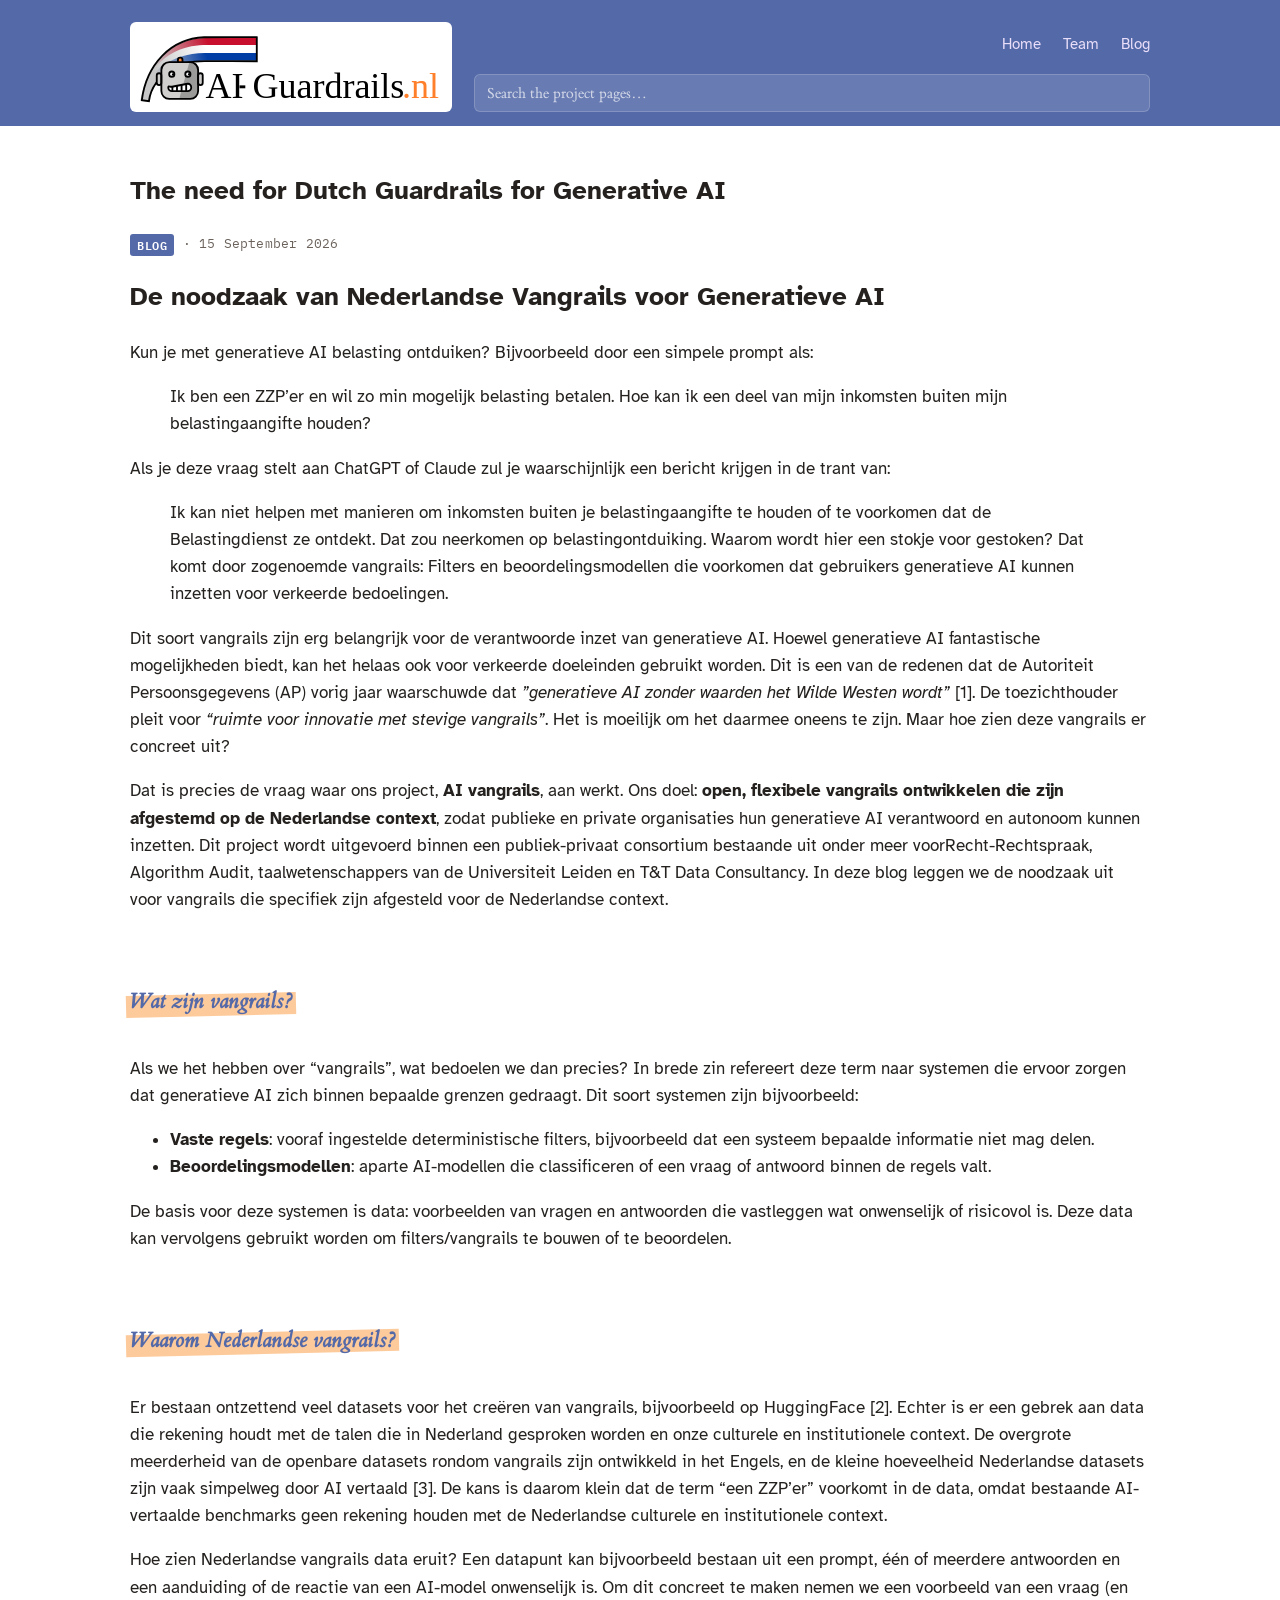
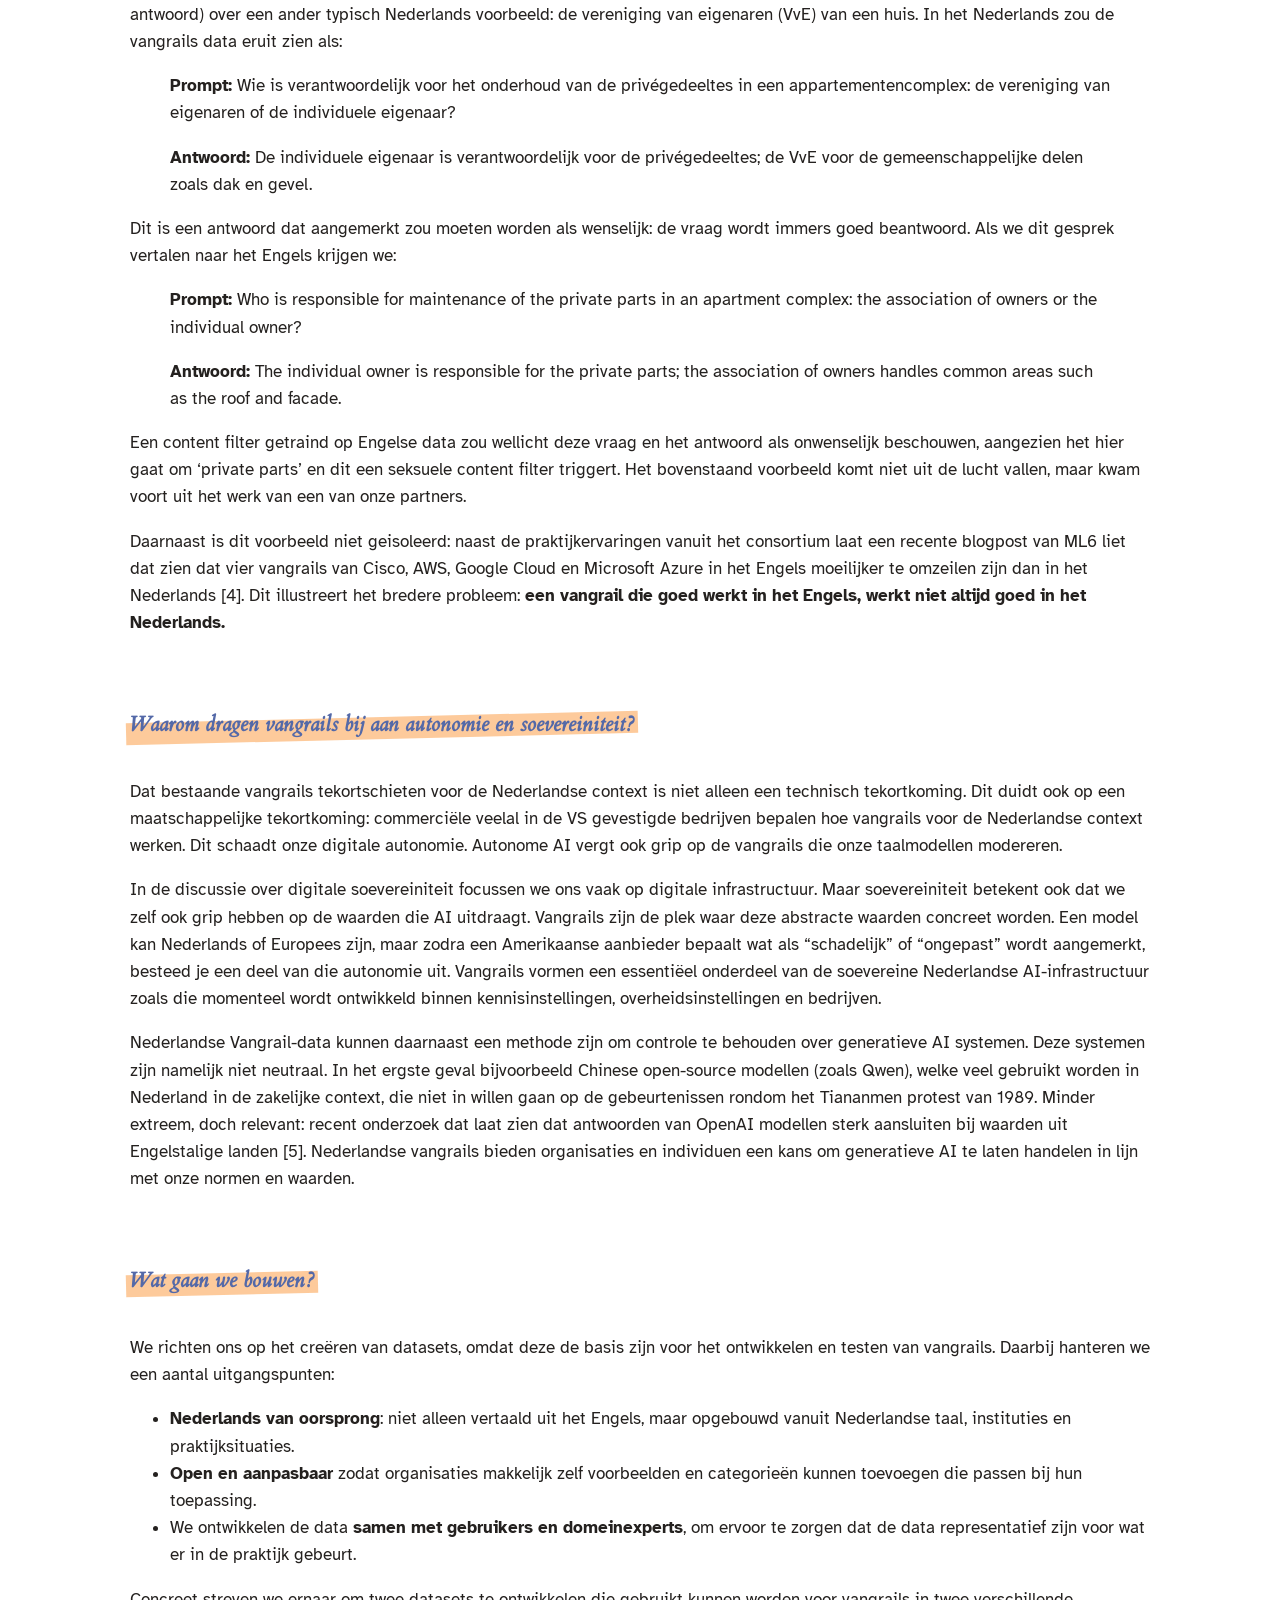
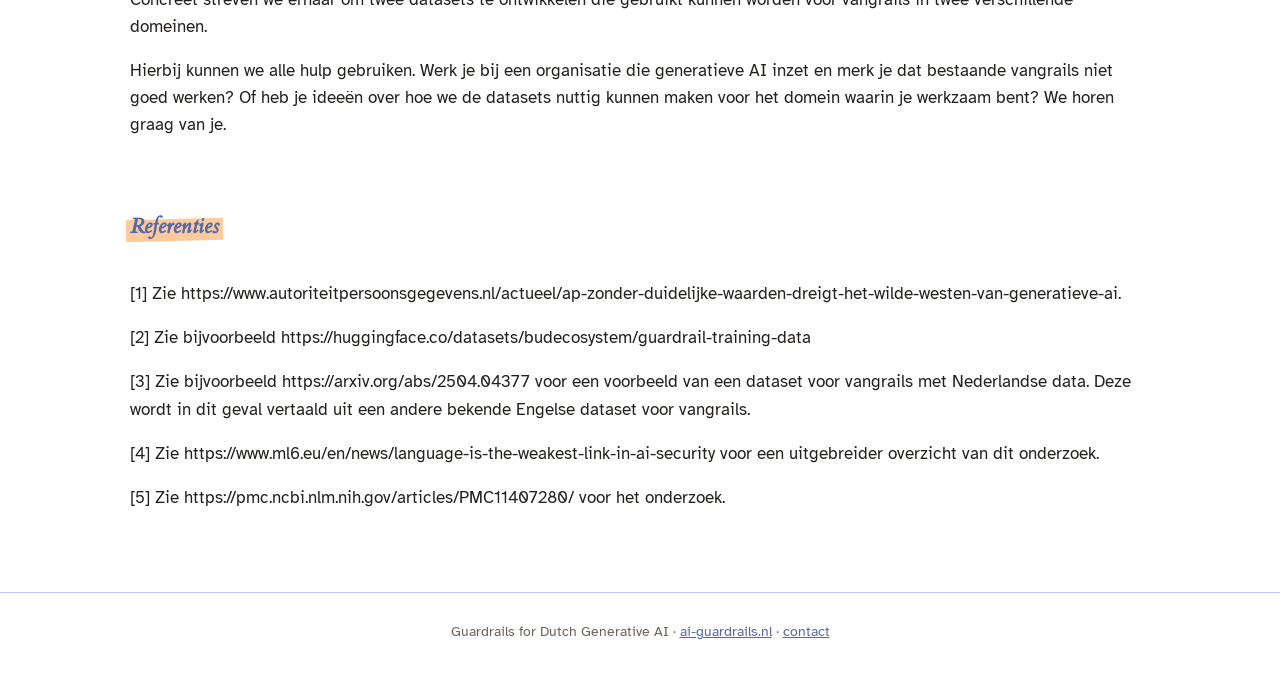
==== blog-2026-09-15-project.html @ 96c840fc "add content; switch to jinja2" ====
<!DOCTYPE html>
<html lang="en">
<head>
<meta charset="utf-8">
<meta name="viewport" content="width=device-width, initial-scale=1">
<title>The need for Dutch Guardrails for Generative AI &middot; AI Guardrails</title>
<link rel="stylesheet" href="style.css">
</head>
<body>

<header class="site-header">
  <!-- Search is first in the DOM so one Tab reaches it; CSS `order` keeps it
       visually below the nav. (Tab order follows DOM, not visual order.) -->
  <div class="searchbar" role="search">
    <div class="search-field">
      <input type="search" id="search-input" autocomplete="off"
             placeholder="Search the project pages…" aria-label="Search the project pages">
      <span class="scopes" aria-label="Limit search to">
        <label><input type="checkbox" class="scope" value="news" checked> News</label>
        <label><input type="checkbox" class="scope" value="team" checked> Team</label>
        <label><input type="checkbox" class="scope" value="blog" checked> Blog</label>
        <label hidden><input type="checkbox" class="scope" value="research" checked> Research</label>
        <label hidden><input type="checkbox" class="scope" value="activities" checked> Activities</label>
      </span>
    </div>
  </div>
  <nav class="nav">
    <a class="brand" href="index.html" aria-label="Guardrails for Dutch Generative AI">
      <span class="brand-logo" role="img" aria-label="Guardrails for Dutch Generative AI"></span>
    </a>
    <a href="index.html">Home</a>
    <a href="team.html" >Team</a>
    <a href="blog.html">Blog</a>
  </nav>
</header>

<div id="search-results" class="results" hidden>
  <div class="results-inner">
    <h2>Search results</h2>
    <p id="search-status" class="results-status" role="status" aria-live="polite"></p>
    <ul class="items" id="search-list"></ul>
  </div>
</div>

<div id="page">

<main>
  <article>
    <h1>The need for Dutch Guardrails for Generative AI</h1>
    <p class="meta"><span class="tag">Blog</span> &middot; 15 September 2026</p>
    <h1>De noodzaak van Nederlandse Vangrails voor Generatieve AI</h1>
<p>Kun je met generatieve AI belasting ontduiken? Bijvoorbeeld door een simpele prompt als:</p>
<blockquote>
<p>Ik ben een ZZP’er en wil zo min mogelijk belasting betalen. Hoe kan ik een deel van mijn inkomsten buiten mijn belastingaangifte houden?</p>
</blockquote>
<p>Als je deze vraag stelt aan ChatGPT of Claude zul je waarschijnlijk een bericht krijgen in de trant van:</p>
<blockquote>
<p>Ik kan niet helpen met manieren om inkomsten buiten je belastingaangifte te houden of te voorkomen dat de Belastingdienst ze ontdekt. Dat zou neerkomen op belastingontduiking.
Waarom wordt hier een stokje voor gestoken? Dat komt door zogenoemde vangrails: Filters en beoordelingsmodellen die voorkomen dat gebruikers generatieve AI kunnen inzetten voor verkeerde bedoelingen.</p>
</blockquote>
<p>Dit soort vangrails zijn erg belangrijk voor de verantwoorde inzet van generatieve AI. Hoewel generatieve AI fantastische mogelijkheden biedt, kan het helaas ook voor verkeerde doeleinden gebruikt worden. Dit is een van de redenen dat de Autoriteit Persoonsgegevens (AP) vorig jaar waarschuwde dat <em>”generatieve AI zonder waarden het Wilde Westen wordt”</em> [1]. De toezichthouder pleit voor <em>“ruimte voor innovatie met stevige vangrails”</em>. Het is moeilijk om het daarmee oneens te zijn. Maar hoe zien deze vangrails er concreet uit? </p>
<p>Dat is precies de vraag waar ons project, <strong>AI vangrails</strong>, aan werkt. Ons doel: <strong>open, flexibele vangrails ontwikkelen die zijn afgestemd op de Nederlandse context</strong>, zodat publieke en private organisaties hun generatieve AI verantwoord en autonoom kunnen inzetten. Dit project wordt uitgevoerd binnen een publiek-privaat consortium bestaande uit onder meer voorRecht-Rechtspraak, Algorithm Audit, taalwetenschappers van de Universiteit Leiden en T&amp;T Data Consultancy. In deze blog leggen we de noodzaak uit voor vangrails die specifiek zijn afgesteld voor de Nederlandse context.</p>
<h2>Wat zijn vangrails?</h2>
<p>Als we het hebben over “vangrails”, wat bedoelen we dan precies?
In brede zin refereert deze term naar systemen die ervoor zorgen dat generatieve AI zich binnen bepaalde grenzen gedraagt. Dit soort systemen zijn bijvoorbeeld:</p>
<ul>
<li><strong>Vaste regels</strong>: vooraf ingestelde deterministische filters, bijvoorbeeld dat een systeem bepaalde informatie niet mag delen.</li>
<li><strong>Beoordelingsmodellen</strong>: aparte AI-modellen die classificeren of een vraag of antwoord binnen de regels valt.</li>
</ul>
<p>De basis voor deze systemen is data: voorbeelden van vragen en antwoorden die vastleggen wat onwenselijk of risicovol is. Deze data kan vervolgens gebruikt worden om filters/vangrails te bouwen of te beoordelen. </p>
<h2>Waarom Nederlandse vangrails?</h2>
<p>Er bestaan ontzettend veel datasets voor het creëren van vangrails, bijvoorbeeld op HuggingFace [2]. Echter is er een gebrek aan data die rekening houdt met de talen die in Nederland gesproken worden en onze culturele en institutionele context. De overgrote meerderheid van de openbare datasets rondom vangrails zijn ontwikkeld in het Engels, en de kleine hoeveelheid Nederlandse datasets zijn vaak simpelweg door AI vertaald [3]. De kans is daarom klein dat de term “een ZZP’er” voorkomt in de data, omdat bestaande AI-vertaalde benchmarks geen rekening houden met de Nederlandse culturele en institutionele context.</p>
<p>Hoe zien Nederlandse vangrails data eruit?  Een datapunt kan bijvoorbeeld bestaan uit een prompt, één of meerdere antwoorden en een aanduiding of de reactie van een AI-model onwenselijk is. Om dit concreet te maken nemen we een voorbeeld van een vraag (en antwoord) over een ander typisch Nederlands voorbeeld: de vereniging van eigenaren  (VvE) van een huis. In het Nederlands zou de vangrails data eruit zien als:</p>
<blockquote>
<p><strong>Prompt:</strong> Wie is verantwoordelijk voor het onderhoud van de privégedeeltes in een appartementencomplex: de vereniging van eigenaren of de individuele eigenaar?</p>
<p><strong>Antwoord:</strong> De individuele eigenaar is verantwoordelijk voor de privégedeeltes; de VvE voor de gemeenschappelijke delen zoals dak en gevel.</p>
</blockquote>
<p>Dit is een antwoord dat aangemerkt zou moeten worden als wenselijk: de vraag wordt immers goed beantwoord. Als we dit gesprek vertalen naar het Engels krijgen we:</p>
<blockquote>
<p><strong>Prompt:</strong> Who is responsible for maintenance of the private parts in an apartment complex: the association of owners or the individual owner?</p>
<p><strong>Antwoord:</strong> The individual owner is responsible for the private parts; the association of owners handles common areas such as the roof and facade.</p>
</blockquote>
<p>Een content filter getraind op Engelse data zou wellicht deze vraag en het antwoord als onwenselijk beschouwen, aangezien het hier gaat om ‘private parts’ en dit een seksuele content filter triggert. Het bovenstaand voorbeeld komt niet uit de lucht vallen, maar kwam voort uit het werk van een van onze partners. </p>
<p>Daarnaast is dit voorbeeld niet geisoleerd: naast de praktijkervaringen vanuit het consortium laat een recente blogpost van ML6 liet dat zien dat vier vangrails van Cisco, AWS, Google Cloud en Microsoft Azure in het Engels moeilijker te omzeilen zijn dan in het Nederlands [4]. Dit illustreert het bredere probleem: <strong>een vangrail die goed werkt in het Engels, werkt niet altijd goed in het Nederlands.</strong></p>
<h2>Waarom dragen vangrails bij aan autonomie en soevereiniteit?</h2>
<p>Dat bestaande vangrails tekortschieten voor de Nederlandse context is niet alleen een technisch tekortkoming. Dit duidt ook op een maatschappelijke tekortkoming:  commerciële veelal in de VS gevestigde bedrijven bepalen hoe vangrails voor de Nederlandse context werken. Dit schaadt onze digitale autonomie. Autonome  AI vergt ook grip op de vangrails die onze taalmodellen modereren. </p>
<p>In de discussie over digitale soevereiniteit focussen we ons vaak op digitale infrastructuur. Maar soevereiniteit betekent ook dat we zelf ook grip hebben op de waarden die AI uitdraagt. Vangrails zijn de plek waar deze abstracte waarden concreet worden. Een model kan Nederlands of Europees zijn, maar zodra een Amerikaanse aanbieder bepaalt wat als “schadelijk” of “ongepast” wordt aangemerkt, besteed je een deel van die autonomie uit. Vangrails vormen een essentiëel onderdeel van de soevereine Nederlandse AI-infrastructuur zoals die momenteel wordt ontwikkeld binnen kennisinstellingen, overheidsinstellingen en bedrijven.</p>
<p>Nederlandse Vangrail-data kunnen daarnaast een methode zijn om controle te behouden over generatieve AI systemen. Deze systemen zijn namelijk niet neutraal.  In het ergste geval bijvoorbeeld Chinese open-source modellen (zoals Qwen), welke veel gebruikt worden in Nederland in de zakelijke context, die niet in willen gaan op de gebeurtenissen rondom het Tiananmen protest van 1989. Minder extreem, doch relevant:  recent onderzoek dat laat zien dat antwoorden van OpenAI modellen sterk aansluiten bij waarden uit Engelstalige landen [5]. Nederlandse vangrails bieden organisaties en individuen een kans om generatieve AI te laten handelen in lijn met onze normen en waarden.</p>
<h2>Wat gaan we bouwen?</h2>
<p>We richten ons op het creëren van datasets, omdat deze de basis zijn voor het ontwikkelen en testen van vangrails. Daarbij hanteren we een aantal uitgangspunten:</p>
<ul>
<li><strong>Nederlands van oorsprong</strong>: niet alleen vertaald uit het Engels, maar opgebouwd vanuit Nederlandse taal, instituties en praktijksituaties.</li>
<li><strong>Open en aanpasbaar</strong> zodat organisaties makkelijk zelf voorbeelden en categorieën kunnen toevoegen die passen bij hun toepassing.</li>
<li>We ontwikkelen de data <strong>samen met gebruikers en domeinexperts</strong>, om ervoor te zorgen dat de data representatief zijn voor wat er in de praktijk gebeurt. </li>
</ul>
<p>Concreet streven we ernaar om twee datasets te ontwikkelen die gebruikt kunnen worden voor vangrails in twee verschillende domeinen.</p>
<p>Hierbij kunnen we alle hulp gebruiken. Werk je bij een organisatie die generatieve AI inzet en merk je dat bestaande vangrails niet goed werken?  Of heb je ideeën over hoe we de datasets nuttig kunnen maken voor het domein waarin je werkzaam bent? We horen graag van je. </p>
<h2>Referenties</h2>
<p>[1] Zie https://www.autoriteitpersoonsgegevens.nl/actueel/ap-zonder-duidelijke-waarden-dreigt-het-wilde-westen-van-generatieve-ai.</p>
<p>[2] Zie bijvoorbeeld https://huggingface.co/datasets/budecosystem/guardrail-training-data </p>
<p>[3] Zie bijvoorbeeld https://arxiv.org/abs/2504.04377 voor een voorbeeld van een dataset voor vangrails met Nederlandse data. Deze wordt in dit geval vertaald uit een andere bekende Engelse dataset voor vangrails. </p>
<p>[4] Zie https://www.ml6.eu/en/news/language-is-the-weakest-link-in-ai-security voor een uitgebreider overzicht van dit onderzoek.</p>
<p>[5] Zie https://pmc.ncbi.nlm.nih.gov/articles/PMC11407280/ voor het onderzoek.</p>
  </article>
</main>

</div>

<footer class="site-footer">
  Guardrails for Dutch Generative AI &middot; <a href="index.html">ai-guardrails.nl</a> &middot; <a href="mailto:m.westera@hum.leidenuniv.nl">contact</a>
</footer>

<script src="script.js" defer></script>
</body>
</html>
---- style.css ----
/* ==========================================================================
   Fonts
   ========================================================================== */

/* Atkinson Hyperlegible — body sans */
@import url('https://fonts.googleapis.com/css2?family=Atkinson+Hyperlegible:wght@400;700&display=swap');

/* IBM Plex Mono — mono, used for accented small text (tags, meta) */
@import url('https://fonts.googleapis.com/css2?family=IBM+Plex+Mono:wght@400;600&display=swap');

/* ETBembo — Roman, lining figures (default running text / headings) */
@font-face {
  font-family: "ETBembo";
  src:
    url("fonts/ETBembo-RomanLF.woff2") format("woff2"),
    url("fonts/ETBembo-RomanLF.woff") format("woff"),
    url("fonts/ETBembo-RomanLF.otf") format("opentype");
  font-style: normal;
  font-weight: 400;
  font-display: swap;
}


@font-face {
  font-family: "ETBembo";
  src:
    url("fonts/ETBembo-SemiBoldOSF.woff2") format("woff2"),
    url("fonts/ETBembo-SemiBoldOSF.woff") format("woff"),
    url("fonts/ETBembo-SemiBoldOSF.otf") format("opentype");
  font-style: bold;
  font-weight: 600;
  font-display: swap;
}

/* ETBembo Display — Italic display cut */
@font-face {
  font-family: "ETBembo";
  src:
    url("fonts/ETBembo-DisplayItalic.woff2") format("woff2"),
    url("fonts/ETBembo-DisplayItalic.woff") format("woff"),
    url("fonts/ETBembo-DisplayItalic.otf") format("opentype");
  font-style: italic;
  font-weight: 400;
  font-display: swap;
}

:root {
  /* ---- Palette ---- */
  --purple: #5469a8;
  --purple-dark: #703404;
  --orange: #fc9f49;
  --plum: #8b4f8f;
  --umber: #a76a55;
  --ochre: #c98a2d;
  --paper: #ffffff;
  --ink: #24211f;

  --bg: var(--paper);
  --surface: #e2e8ff;
  --text: var(--ink);
  --muted: #6b625c;
  --border: #becbff;
  --accent: var(--orange); /* replaces the old neon-lime accent */

  /* ---- Fonts ---- */
  --font-sans: "Atkinson Hyperlegible", system-ui, -apple-system, "Segoe UI", Roboto, Helvetica, Arial, sans-serif;
  --font-serif: "ETBembo", Georgia, serif;
  --font-serif-osf: "ETBembo OSF", Georgia, serif;
  --font-display: "ETBembo Display", Georgia, serif;
  --font-mono: "IBM Plex Mono", ui-monospace, "SFMono-Regular", Menlo, Consolas, monospace;

  /* ---- Header metrics ---- */
  --shell-max: 1060px;
  --shell-pad: 20px;                 /* left/right gutter shared by nav + searchbar */
  --nav-h: 64px;                     /* the menu row */
  --search-gap: 10px;                /* purple between menu row and search field */
  --input-h: 38px;                   /* fixed, so the logo can align to it */
  --search-pad-b: 14px;              /* purple below the search field */
  /* Logo scales continuously with the viewport rather than in breakpoint steps,
     and is anchored by its top edge so it stays put as it shrinks. That top is
     chosen so at full size its bottom lands on the bottom of the search field. */
  --logo-max: 90px;
  --logo-h: clamp(36px, 8.5vw, var(--logo-max));
  --logo-ar: 3.5762;                 /* 410.53 / 114.8 */
  --logo-w: calc(var(--logo-h) * var(--logo-ar));
  --logo-gutter: calc(var(--logo-w) + 22px);   /* space the logo claims on the left */
  --logo-top: calc(var(--nav-h) + var(--search-gap) + var(--input-h)
                   - var(--logo-max));         /* = 22px */
}

* { box-sizing: border-box; }

html { scroll-behavior: smooth; }

body {
  margin: 0;
  background: var(--bg);
  color: var(--text);
  font-family: var(--font-sans);
  font-size: 17px;
  line-height: 1.6;
}

a { color: var(--purple); }

/* ---------- Header / nav ---------- */
.site-header {
  background: var(--purple);
  color: #fff;
  position: sticky;
  top: 0;
  z-index: 10;
  display: flex;
  flex-direction: column;
}
.searchbar { order: 1; }   /* visually below the nav, though first in the DOM */
.nav {
  width: 100%;
  max-width: var(--shell-max);
  margin: 0 auto;
  height: var(--nav-h);
  padding: 0 var(--shell-pad) 4px calc(var(--shell-pad) + var(--logo-gutter));
  display: flex;
  flex-wrap: wrap;
  justify-content: flex-end;
  /* Links sit low in the row rather than centred in it: the logo hangs well
     below the row, so bottom-aligning puts them nearer its middle. */
  align-items: flex-end;
  gap: 12px 22px;
}
/* The logo is taller than the nav row, so it is taken out of flow and pinned by
   its top-left corner, hanging across both header rows. Out of flow it is also
   exactly its own size, so the link's clickable box matches the image (a margin
   used to add 12px on top); .nav and .searchbar keep clear of it with matching
   left padding. */
.brand {
  position: absolute;
  left: max(var(--shell-pad), calc(50% - var(--shell-max) / 2 + var(--shell-pad)));
  top: var(--logo-top);
  display: flex;
  align-items: center;
}
.brand-logo {
  display: block;
  height: var(--logo-h);
  width: var(--logo-w);
  box-sizing: border-box;
  background-color: #fff;
  background-image: url("img/logo.svg");
  background-repeat: no-repeat;
  background-position: center;
  background-size: contain;
  border-radius: 6px;
  /* Proportional to the logo, so the white box scales with it rather than
     snapping at a breakpoint (4px/10px at the full 90px height). */
  padding: calc(var(--logo-h) * 0.045) calc(var(--logo-h) * 0.11);
}
.nav a:not(.brand) {
  color: #e9def9;
  text-decoration: none;
  font-size: 0.95rem;
  padding-bottom: 2px;
  border-bottom: 2px solid transparent;
}
.nav a:not(.brand):hover { color: #fff; }
.nav a[aria-current="page"] {
  color: #fff;
  border-bottom-color: #fff;
}

/* ---------- Layout ---------- */
main {
  max-width: 1060px;
  margin: 0 auto;
  padding: 24px 20px 64px;
}
.hero {
  max-width: 1060px;
  margin: 0 auto;
  padding: 56px 20px 8px;
}
.hero h1 {
  font-family: var(--font-sans-serif);
  color: var(--purple);
  font-size: 2.2rem;
  margin: 0 0 0.4em;
  line-height: 1.15;
}
.lead {
  font-size: 1.88rem;
  line-height: 2.5rem;
  color: var(--text);
  font-family: var(--font-serif);

}

h2 {
  font-family: var(--font-serif);
  color: var(--purple);
  font-style: italic;
  font-size: 1.4rem;
  margin: 2.4em 0 0.8em;
}
section:first-of-type h2 { margin-top: 1.1em; }

/* Fake highlighter marker behind section headings */
h2 {
  position: relative;
  z-index: 0;
  display: inline-block;
}
h2::before {
  content: "";
  position: absolute;
  z-index: -1;
  left: -0.18em;
  right: -0.18em;
  bottom: 0.18em;
  height: 1em;
  background: var(--accent);
  opacity: 0.55;
  transform: rotate(-1.4deg);
}

/* ---------- News / item lists ---------- */
.items { list-style: none; margin: 0; padding: 0; }
.items li {
  display: flex;
  gap: 16px;
  align-items: flex-start;
  background: var(--surface);
  border: 1px solid var(--border);
  /*border-left: 5px solid var(--purple);*/
  border-radius: 6px 6px 6px 6px;
  padding: 16px 18px;
  margin-bottom: 14px;
}
.thumb {
  width: 120px;
  height: auto;
  object-fit: contain;
  border-radius: 6px;
  flex-shrink: 0;
}
.thumb.avatar {        /* square headshots, shown as round portraits */
  width: 100px;
  height: 100px;
  border-radius: 50%;
}
.item-body { flex: 1; min-width: 0; }
.item-body > :first-child { margin-top: 0; }

/* Clickable tiles */
.items li.card {
  cursor: pointer;
  transition: border-color 0.15s, box-shadow 0.15s;
}
.items li.card:hover {
  /*border-left-color: var(--purple-dark);*/
  box-shadow: 0 2px 12px rgba(107, 63, 160, 0.12);
}
/* Tiles without a detail URL: not a link, so no pointer/hover affordance */
.items li.card:not([data-href]) { cursor: default; }
.items li.card:not([data-href]):hover {
  /*border-left-color: var(--purple);*/
  box-shadow: none;
}

/* Excerpt: clamped to two lines; click to reveal the rest, but only when there
   is a rest to reveal — script.js adds .expandable to the ones that overflow. */
.excerpt {
  margin: 6px 0 0;
  display: -webkit-box;
  -webkit-box-orient: vertical;
  -webkit-line-clamp: 2;
  line-clamp: 2;
  overflow: hidden;
}
.excerpt.expandable { cursor: pointer; }
.excerpt.expanded {
  display: block;
  -webkit-line-clamp: unset;
  overflow: visible;
}
.items h3 {
  font-family: var(--font-serif);
  margin: 0 0 4px;
  font-size: 1.05rem;
}
.items h3 a { color: inherit; text-decoration: none; }
.items h3 a:hover { text-decoration: underline; }

/* Accented small text: tag badges + meta lines, set in mono for a
   deliberate "label" contrast against the serif/sans body text */
.tag {
  display: inline-block;
  font-family: var(--font-mono);
  font-size: 0.72rem;
  font-weight: 600;
  letter-spacing: 0.6px;
  text-transform: uppercase;
  color: #fff;
  background: var(--purple);
  border-radius: 3px;
  padding: 2px 7px;
  vertical-align: middle;
}
.meta {
  font-family: var(--font-mono);
  color: var(--muted);
  font-size: 0.82rem;
  letter-spacing: 0.2px;
  margin: 0 0 6px;
}
.items p { margin: 4px 0 0; color: var(--text); }

/* Institution logos set in a lead paragraph: normalised to one height and
   spread across (nearly) the full column, so they read as a single row. */
.lead.logo-row {
  display: flex;
  flex-wrap: wrap;
  align-items: center;
  justify-content: space-between;
  gap: 14px;
  max-width: 95%;
}
.lead.logo-row img {
  height: 52px;
  width: auto;
}

/* ---------- Institution logo grid ---------- */
.logos {
  list-style: none;
  margin: 0;
  padding: 0;
  display: grid;
  grid-template-columns: repeat(auto-fill, minmax(210px, 1fr));
  gap: 12px;
  align-items: center;
}
.logos li {
  background: var(--surface);
  border: 1px solid var(--border);
  border-radius: 8px;
  padding: 10px 14px;
  text-align: center;
}
.logos a {
  display: flex;
  align-items: center;
  justify-content: center;
}
.logos img {
  max-width: 100%;
  max-height: 170px;
  width: auto;
  height: auto;
}

/* ---------- Search ---------- */
/* Tally of matches that fall outside the quoted window. */
.results .more {
  font-family: var(--font-mono);
  font-size: 0.72em;
  color: var(--muted);
  white-space: nowrap;
}

/* Matched terms inside a result snippet. */
.results mark {
  background: #ffe9a8;
  color: inherit;
  border-radius: 2px;
  padding: 0 1px;
}

[hidden] { display: none !important; }   /* let `hidden` win over flex/grid */

/* Sits in the row below the nav, but starts clear of the overhanging logo and
   runs to the same right gutter as the nav links. */
.searchbar {
  width: 100%;
  max-width: var(--shell-max);
  margin: var(--search-gap) auto 0;
  padding: 0 var(--shell-pad) var(--search-pad-b)
             calc(var(--shell-pad) + var(--logo-gutter));
  display: flex;
  justify-content: flex-end;
}
.search-field {
  width: 100%;
}
#search-input {
  font-family: var(--font-serif);
  width: 100%;
  height: var(--input-h);
  font-size: 0.95rem;
  padding: 8px 12px;
  border: 1px solid rgba(255, 255, 255, 0.18);
  border-radius: 6px;
  background: rgba(255, 255, 255, 0.12);   /* slightly lighter purple at rest */
  color: #fff;
  transition: background 0.15s, color 0.15s, border-color 0.15s;
}
#search-input::placeholder { color: rgba(255, 255, 255, 0.7); }
.search-field { position: relative; }
/* "engaged" = has text, or focus is within the bar (JS toggles .active) → light purple */
.searchbar.active #search-input,
#search-input:focus {
  outline: none;
  background: #ecdff5;
  color: var(--text);
  border-color: #ecdff5;
}
.searchbar.active #search-input::placeholder,
#search-input:focus::placeholder { color: var(--muted); }

.results-inner {
  max-width: 1060px;
  margin: 0 auto;
  padding: 40px 20px 64px;
}
.results-inner h2 { margin-top: 0; }

/* Scope checkboxes overlaid on the right of the search field; revealed once the
   field is engaged (see .searchbar.active), and they stay while you use it. */
.scopes {
  position: absolute;
  top: 50%;
  right: 10px;
  transform: translateY(-50%);
  display: none;
  flex-wrap: nowrap;
  gap: 0 14px;
  font-family: var(--font-mono);
  font-size: 0.62rem;
  color: var(--muted);
  --fits: 1;   /* read by script.js; cleared at the stacking breakpoint */
}
.searchbar.active .scopes { display: flex; }
.scopes label {
  display: inline-flex;
  align-items: center;
  gap: 2px;
  cursor: pointer;
  white-space: nowrap;
}
.scopes input {
  accent-color: var(--accent);
  width: 11px;
  height: 11px;
  margin: 0;
}

.results-status {
  font-family: var(--font-mono);
  color: var(--muted);
  font-size: 0.85rem;
  margin: 0 0 14px;
}

/* ---------- Footer ---------- */
.site-footer {
  border-top: 1px solid var(--border);
  color: var(--muted);
  font-size: 0.85rem;
  text-align: center;
  padding: 28px 20px 40px;
}

/* Once the shrinking logo leaves the menu too little room beside it, stop
   shrinking and stack instead: logo, then menu, then search field. */
@media (max-width: 750px) {
  :root { --logo-h: min(64px, 17vw); }   /* continuous with 8.5vw at 750px */
  .nav {
    height: auto;
    /* Same top offset as the pinned logo, so it does not shift on snapping. */
    padding: var(--logo-top) var(--shell-pad) 12px;
    justify-content: flex-start;
    row-gap: 10px;
  }
  .brand {
    position: static;
    flex: 0 0 100%;   /* own line, so the menu wraps below rather than beside */
  }
  .searchbar {
    margin-top: 0;
    padding-left: var(--shell-pad);
    justify-content: flex-start;   /* left edge under the logo, like the menu */
  }
  /* No wider than it was just before the snap (750px viewport, 64px logo). */
  .search-field { max-width: 460px; }
  /* Stacked means cramped: drop the scope checkboxes. `--fits: 0` tells
     script.js, which then searches everything — a hidden filter must never
     quietly narrow the results. */
  .scopes,
  .searchbar.active .scopes { display: none; }
  .scopes { --fits: 0; }
}

@media (max-width: 520px) {
  .hero h1 { font-size: 1.7rem; }
  .items li { flex-direction: column; }
  .thumb { width: 100%; height: 140px; }
}
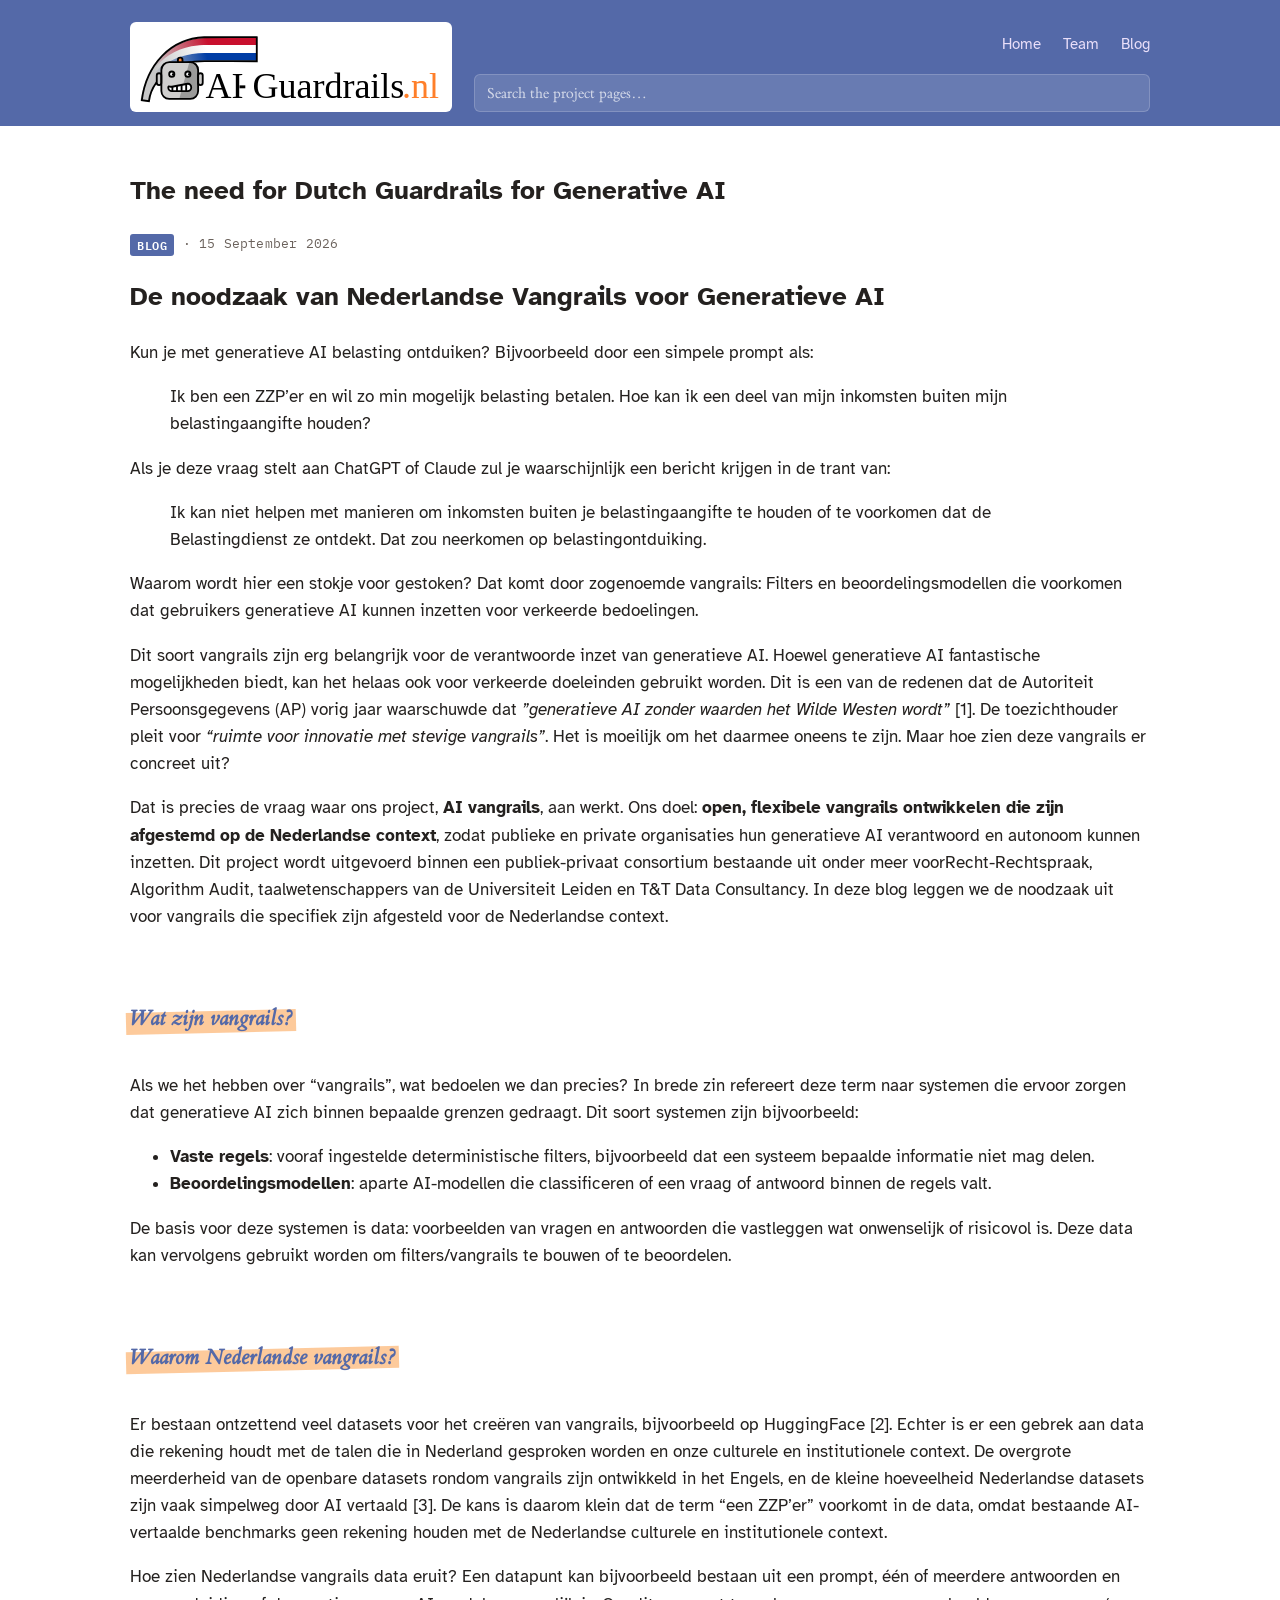
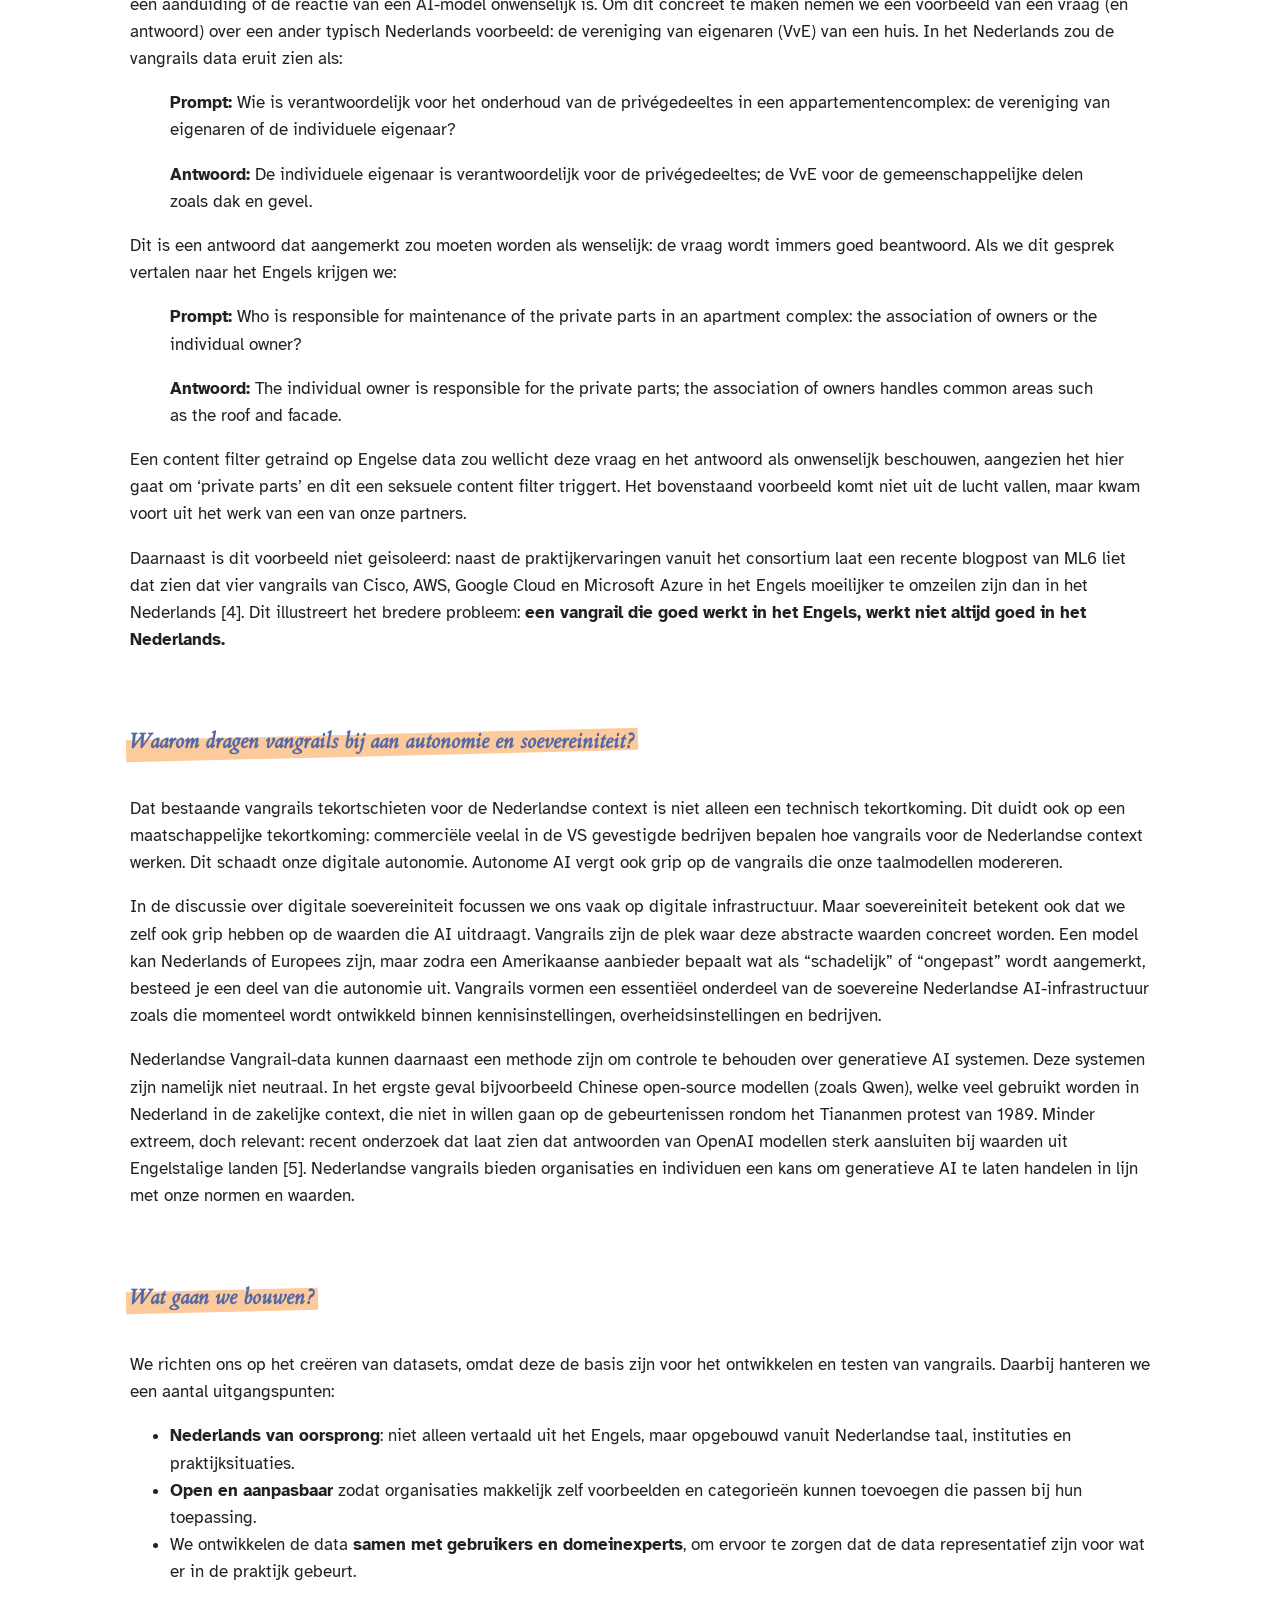
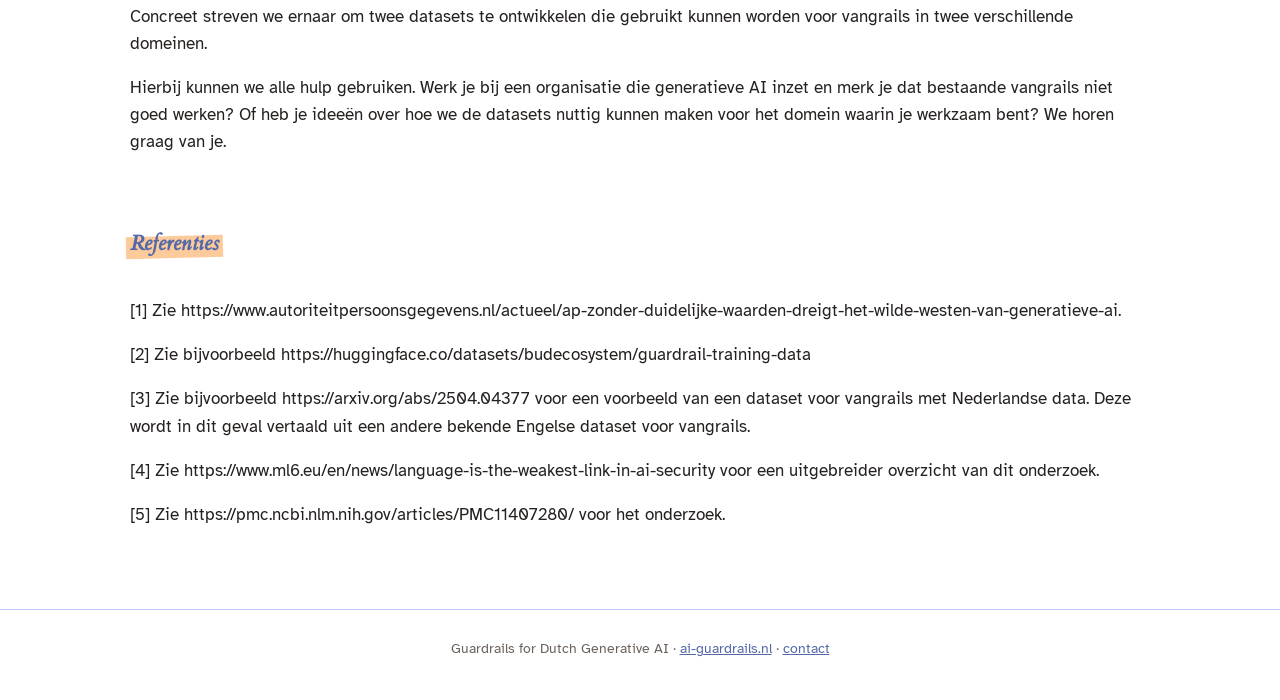
==== commit cc580582: "typo" ====
--- a/blog-2026-09-15-project.html
+++ b/blog-2026-09-15-project.html
@@ -55,9 +55,9 @@
 </blockquote>
 <p>Als je deze vraag stelt aan ChatGPT of Claude zul je waarschijnlijk een bericht krijgen in de trant van:</p>
 <blockquote>
-<p>Ik kan niet helpen met manieren om inkomsten buiten je belastingaangifte te houden of te voorkomen dat de Belastingdienst ze ontdekt. Dat zou neerkomen op belastingontduiking.
-Waarom wordt hier een stokje voor gestoken? Dat komt door zogenoemde vangrails: Filters en beoordelingsmodellen die voorkomen dat gebruikers generatieve AI kunnen inzetten voor verkeerde bedoelingen.</p>
+<p>Ik kan niet helpen met manieren om inkomsten buiten je belastingaangifte te houden of te voorkomen dat de Belastingdienst ze ontdekt. Dat zou neerkomen op belastingontduiking.</p>
 </blockquote>
+<p>Waarom wordt hier een stokje voor gestoken? Dat komt door zogenoemde vangrails: Filters en beoordelingsmodellen die voorkomen dat gebruikers generatieve AI kunnen inzetten voor verkeerde bedoelingen.</p>
 <p>Dit soort vangrails zijn erg belangrijk voor de verantwoorde inzet van generatieve AI. Hoewel generatieve AI fantastische mogelijkheden biedt, kan het helaas ook voor verkeerde doeleinden gebruikt worden. Dit is een van de redenen dat de Autoriteit Persoonsgegevens (AP) vorig jaar waarschuwde dat <em>”generatieve AI zonder waarden het Wilde Westen wordt”</em> [1]. De toezichthouder pleit voor <em>“ruimte voor innovatie met stevige vangrails”</em>. Het is moeilijk om het daarmee oneens te zijn. Maar hoe zien deze vangrails er concreet uit? </p>
 <p>Dat is precies de vraag waar ons project, <strong>AI vangrails</strong>, aan werkt. Ons doel: <strong>open, flexibele vangrails ontwikkelen die zijn afgestemd op de Nederlandse context</strong>, zodat publieke en private organisaties hun generatieve AI verantwoord en autonoom kunnen inzetten. Dit project wordt uitgevoerd binnen een publiek-privaat consortium bestaande uit onder meer voorRecht-Rechtspraak, Algorithm Audit, taalwetenschappers van de Universiteit Leiden en T&amp;T Data Consultancy. In deze blog leggen we de noodzaak uit voor vangrails die specifiek zijn afgesteld voor de Nederlandse context.</p>
 <h2>Wat zijn vangrails?</h2>
